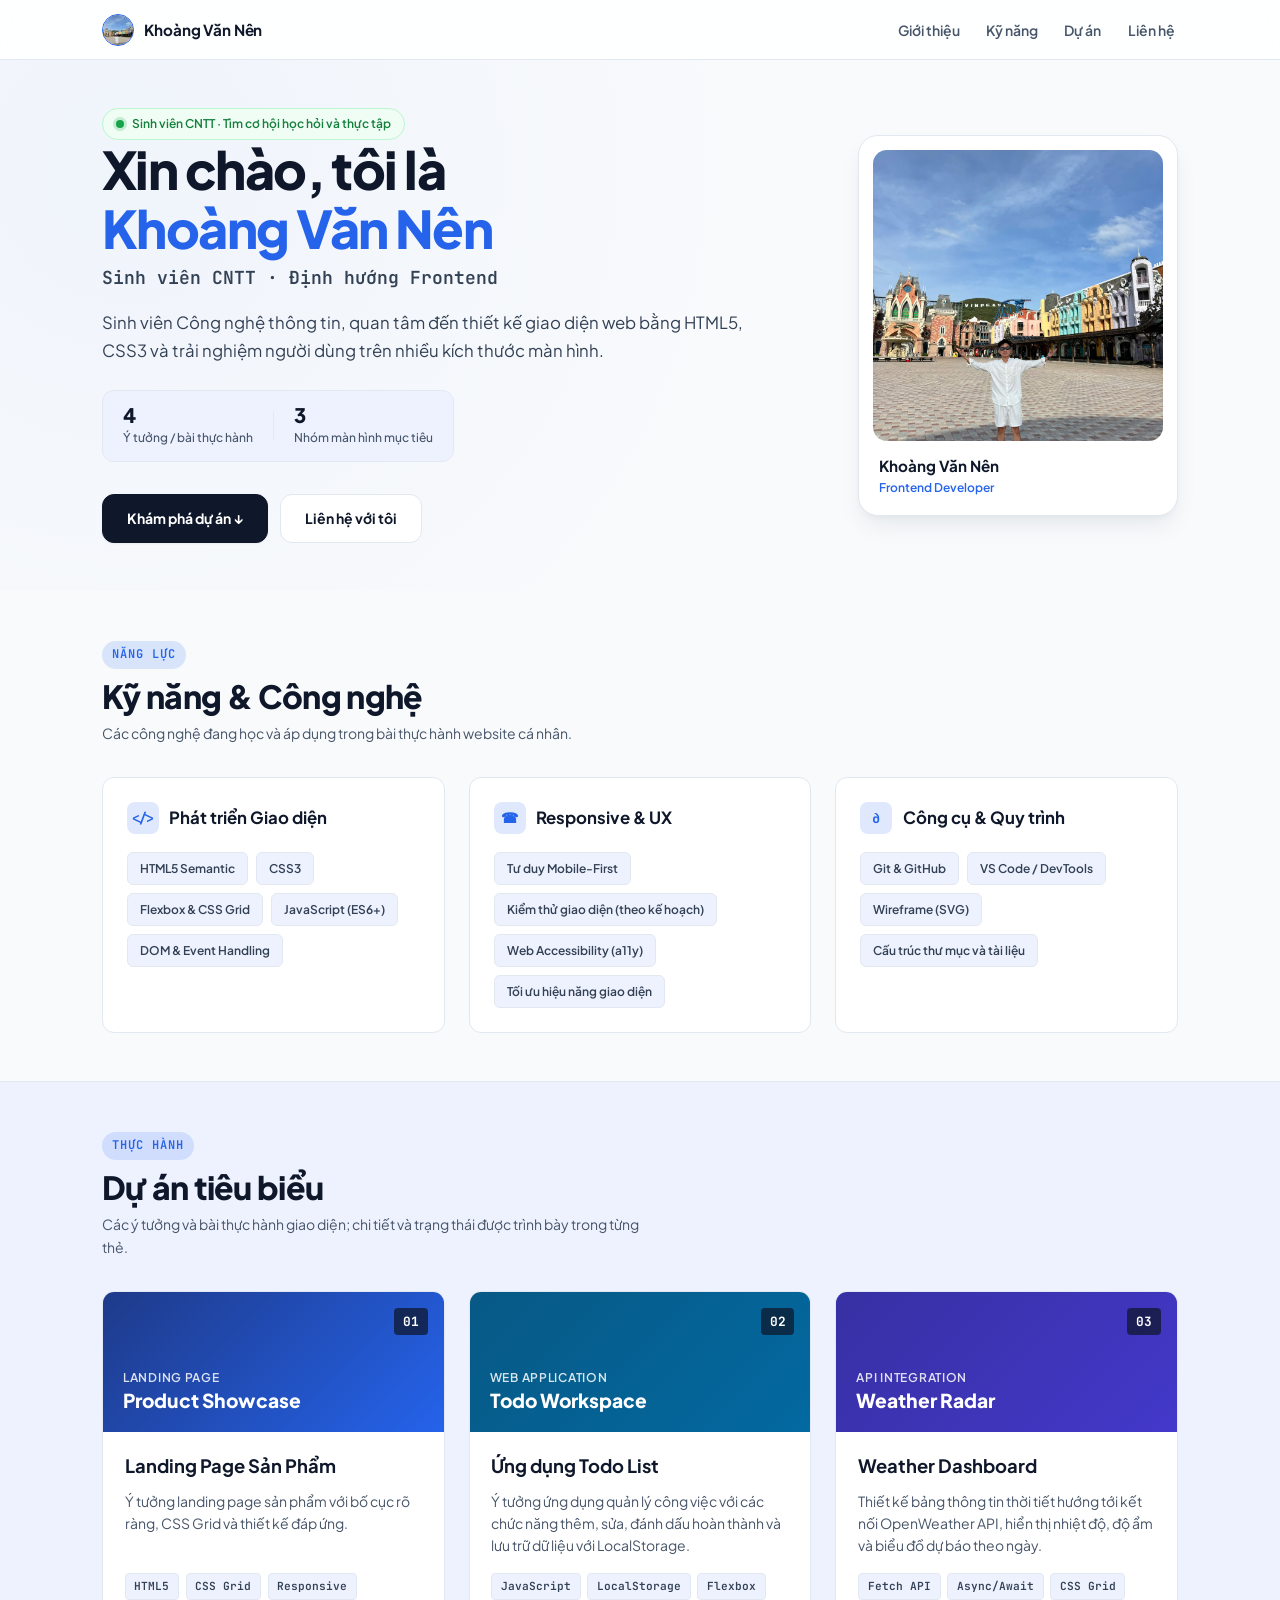
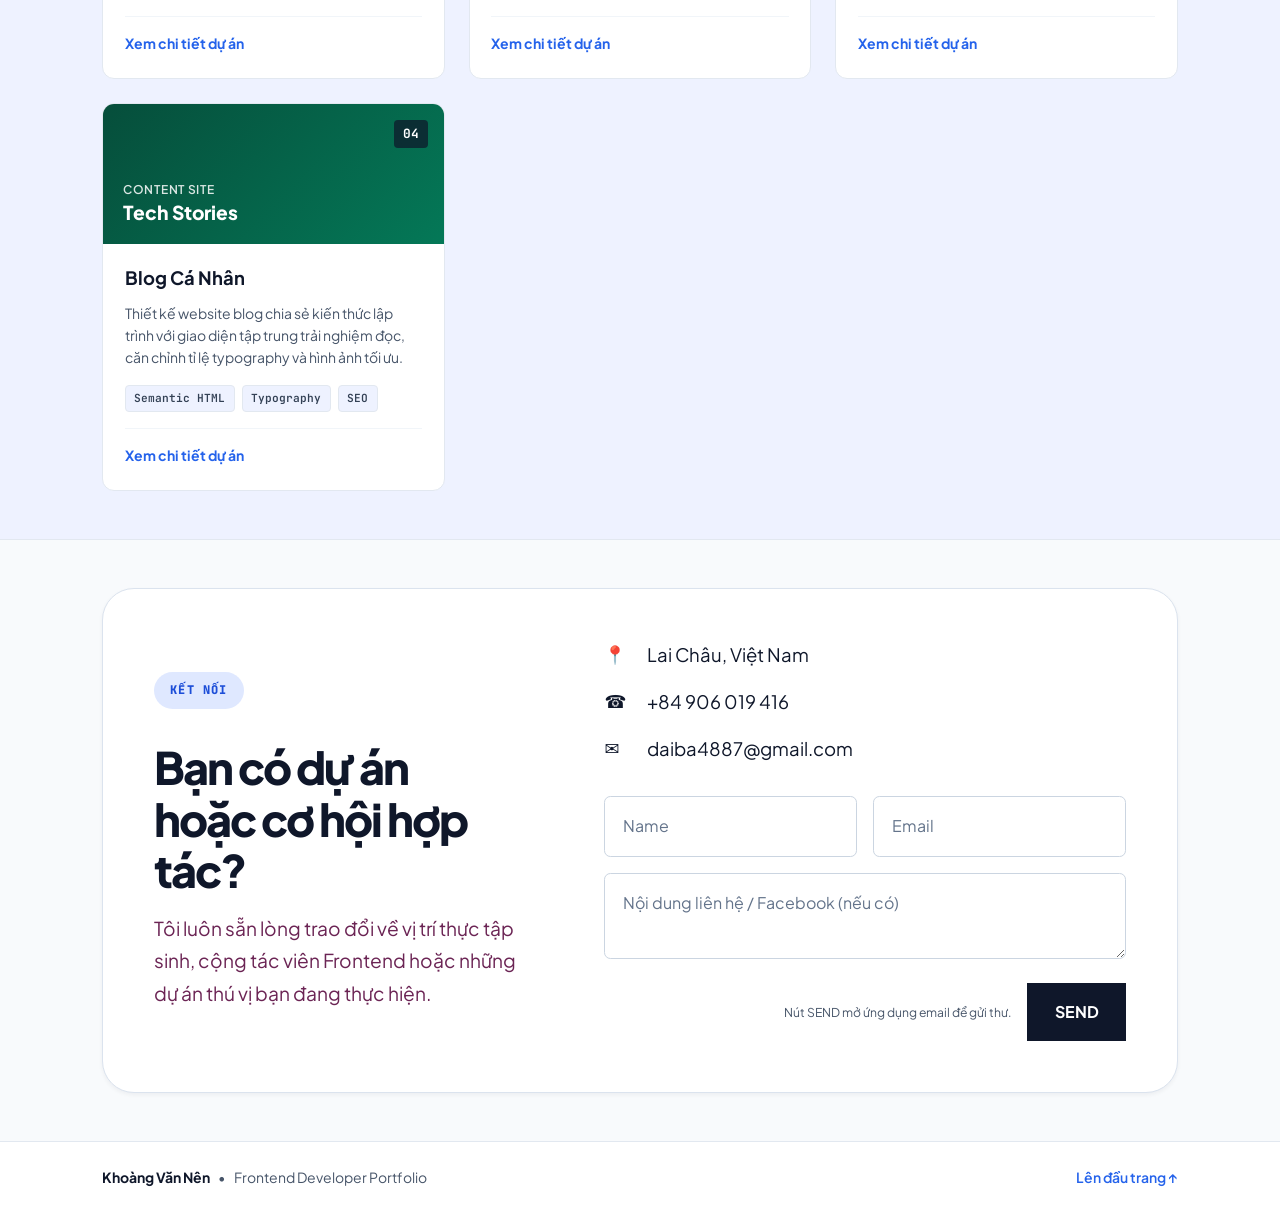
==== index.html @ 63ca0f06 "make portfolio" ====
<!DOCTYPE html>

<html lang="vi">
<head>
<meta charset="utf-8"/>
<meta content="width=device-width, initial-scale=1.0" name="viewport"/>
<meta content="Portfolio CV của Khoàng Văn Nên – Frontend Developer. Dự án, kỹ năng và thông tin liên hệ." name="description"/>
<meta content="Khoàng Văn Nên" name="author"/>
<title>Khoàng Văn Nên · Frontend Developer Portfolio</title>
<link href="https://fonts.googleapis.com" rel="preconnect"/>
<link crossorigin="" href="https://fonts.gstatic.com" rel="preconnect"/>
<link href="https://fonts.googleapis.com/css2?family=Plus+Jakarta+Sans:wght@400;500;600;700;800&amp;family=JetBrains+Mono:wght@500;600&amp;display=swap" rel="stylesheet"/>
<link href="./assets/css/styles.css" rel="stylesheet"/>
</head>
<body id="top"><a class="skip-link" href="#main-content">Bỏ qua điều hướng</a>
<!-- HEADER -->
<header class="site-header">
<div class="container header-inner">
<a aria-label="Về đầu trang" class="brand" href="#top">
<span class="brand-avatar-mini">
<img alt="Khoàng Văn Nên" decoding="async" height="32" loading="eager" src="./assets/img/avatar.jpg" width="32"/>
</span>
<span class="brand-name">Khoàng Văn Nên</span>
</a>
<nav aria-label="Điều hướng chính" class="main-nav">
<ul class="nav-list">
<li><a href="#about">Giới thiệu</a></li>
<li><a href="#skills">Kỹ năng</a></li>
<li><a href="#projects">Dự án</a></li>
<li><a href="#contact">Liên hệ</a></li>
</ul>
</nav>
</div>
</header>
<!-- MAIN CONTENT -->
<main id="main-content">
<!-- HERO SECTION -->
<section class="hero" id="about">
<div class="container hero-inner">
<div class="hero-text">
<div class="status-indicator">
<span class="status-dot"></span>
<span class="status-text">Sinh viên CNTT · Tìm cơ hội học hỏi và thực tập</span>
</div>
<h1 class="hero-title">
              Xin chào, tôi là <br/>
<span class="highlight-name">Khoàng Văn Nên</span>
</h1>
<p class="hero-role">Sinh viên CNTT · Định hướng Frontend</p>
<p class="hero-desc">Sinh viên Công nghệ thông tin, quan tâm đến thiết kế giao diện web bằng HTML5, CSS3 và trải nghiệm người dùng trên nhiều kích thước màn hình.</p>
<div class="hero-meta-stats">
<div class="stat-item">
<span class="stat-number">4</span>
<span class="stat-label">Ý tưởng / bài thực hành</span>
</div>
<div class="stat-divider"></div>
<div class="stat-item">
<span class="stat-number">3</span>
<span class="stat-label">Nhóm màn hình mục tiêu</span>
</div>
</div>
<div class="hero-actions">
<a class="btn btn-primary" href="#projects">Khám phá dự án ↓</a>
<a class="btn btn-outline" href="#contact">Liên hệ với tôi</a>
</div>
</div>
<div class="hero-avatar-wrapper">
<div class="avatar-card">
<div class="avatar-image-box">
<img alt="Ảnh đại diện của Khoàng Văn Nên" decoding="async" fetchpriority="high" height="300" loading="eager" src="./assets/img/avatar.jpg" width="300"/>
</div>
<div class="avatar-caption">
<span class="caption-title">Khoàng Văn Nên</span>
<span class="caption-sub">Frontend Developer</span>
</div>
</div>
</div>
</div>
</section>
<!-- SKILLS SECTION -->
<section class="section" id="skills">
<div class="container">
<div class="section-heading">
<span class="section-tag">Năng lực</span>
<h2 class="section-title">Kỹ năng &amp; Công nghệ</h2>
<p class="section-sub">Các công nghệ đang học và áp dụng trong bài thực hành website cá nhân.</p>
</div>
<div class="skills-grid">
<div class="skill-group-card">
<div class="group-header">
<span class="group-icon">&lt;/&gt;</span>
<h3 class="group-title">Phát triển Giao diện</h3>
</div>
<ul class="skill-chips">
<li class="chip">HTML5 Semantic</li>
<li class="chip">CSS3</li>
<li class="chip">Flexbox &amp; CSS Grid</li>
<li class="chip">JavaScript (ES6+)</li>
<li class="chip">DOM &amp; Event Handling</li>
</ul>
</div>
<div class="skill-group-card">
<div class="group-header">
<span class="group-icon">☎</span>
<h3 class="group-title">Responsive &amp; UX</h3>
</div>
<ul class="skill-chips">
<li class="chip">Tư duy Mobile-First</li>
<li class="chip">Kiểm thử giao diện (theo kế hoạch)</li>
<li class="chip">Web Accessibility (a11y)</li>
<li class="chip">Tối ưu hiệu năng giao diện</li>
</ul>
</div>
<div class="skill-group-card">
<div class="group-header">
<span class="group-icon">∂</span>
<h3 class="group-title">Công cụ &amp; Quy trình</h3>
</div>
<ul class="skill-chips">
<li class="chip">Git &amp; GitHub</li>
<li class="chip">VS Code / DevTools</li>
<li class="chip">Wireframe (SVG)</li>
<li class="chip">Cấu trúc thư mục và tài liệu</li>
</ul>
</div>
</div>
</div>
</section>
<!-- PROJECTS SECTION -->
<section class="section section-alt" id="projects">
<div class="container">
<div class="section-heading">
<span class="section-tag">Thực hành</span>
<h2 class="section-title">Dự án tiêu biểu</h2>
<p class="section-sub">Các ý tưởng và bài thực hành giao diện; chi tiết và trạng thái được trình bày trong từng thẻ.</p>
</div>
<div class="project-grid">
<!-- Project 1 -->
<article class="card" id="du-an-1">
<div class="card-cover project-bg-1">
<div class="project-num-badge">01</div>
<div class="cover-content">
<span class="cover-category">Landing Page</span>
<p class="cover-headline">Product Showcase</p>
</div>
</div>
<div class="card-body">
<h3 class="card-title">Landing Page Sản Phẩm</h3>
<p class="card-desc">Ý tưởng landing page sản phẩm với bố cục rõ ràng, CSS Grid và thiết kế đáp ứng.</p>
<div class="card-tags">
<span class="tag">HTML5</span>
<span class="tag">CSS Grid</span>
<span class="tag">Responsive</span>
</div>
<div class="card-footer"><details class="project-details"><summary class="project-btn">Xem chi tiết dự án</summary><div class="project-details-content"><p>Mục tiêu: xây dựng landing page giới thiệu sản phẩm với các khu vực nội dung rõ ràng.</p><p>Cấu trúc: phần giới thiệu, lợi ích, lời kêu gọi hành động và thông tin liên hệ.</p><p>Kiểm tra: bố cục trên điện thoại, máy tính bảng và desktop.</p></div></details></div>
</div>
</article>
<!-- Project 2 -->
<article class="card" id="du-an-2">
<div class="card-cover project-bg-2">
<div class="project-num-badge">02</div>
<div class="cover-content">
<span class="cover-category">Web Application</span>
<p class="cover-headline">Todo Workspace</p>
</div>
</div>
<div class="card-body">
<h3 class="card-title">Ứng dụng Todo List</h3>
<p class="card-desc">Ý tưởng ứng dụng quản lý công việc với các chức năng thêm, sửa, đánh dấu hoàn thành và lưu trữ dữ liệu với LocalStorage.</p>
<div class="card-tags">
<span class="tag">JavaScript</span>
<span class="tag">LocalStorage</span>
<span class="tag">Flexbox</span>
</div>
<div class="card-footer"><details class="project-details"><summary class="project-btn">Xem chi tiết dự án</summary><div class="project-details-content"><p>Mục tiêu: thiết kế giao diện danh sách công việc dễ sử dụng.</p><p>Demo đi kèm: thêm, chỉnh sửa, đánh dấu hoàn thành, xóa và lưu công việc trong LocalStorage.</p><p>Cần kiểm chứng chức năng trên bản demo trước khi khẳng định đã hoàn thiện.</p><a class="demo-link" href="./demos/todo.html">Mở ứng dụng Todo List chạy thực tế</a></div></details></div>
</div>
</article>
<!-- Project 3 -->
<article class="card" id="du-an-3">
<div class="card-cover project-bg-3">
<div class="project-num-badge">03</div>
<div class="cover-content">
<span class="cover-category">API Integration</span>
<p class="cover-headline">Weather Radar</p>
</div>
</div>
<div class="card-body">
<h3 class="card-title">Weather Dashboard</h3>
<p class="card-desc">Thiết kế bảng thông tin thời tiết hướng tới kết nối OpenWeather API, hiển thị nhiệt độ, độ ẩm và biểu đồ dự báo theo ngày.</p>
<div class="card-tags">
<span class="tag">Fetch API</span>
<span class="tag">Async/Await</span>
<span class="tag">CSS Grid</span>
</div>
<div class="card-footer"><details class="project-details"><summary class="project-btn">Xem chi tiết dự án</summary><div class="project-details-content"><p>Mục tiêu: trình bày dữ liệu thời tiết dễ đọc.</p><p>Giải pháp dự kiến: Fetch API, xử lý trạng thái tải dữ liệu và lỗi mạng.</p><p>Cần có API key hợp lệ và bản demo hoạt động để xác nhận kết nối thời gian thực.</p></div></details></div>
</div>
</article>
<!-- Project 4 -->
<article class="card" id="du-an-4">
<div class="card-cover project-bg-4">
<div class="project-num-badge">04</div>
<div class="cover-content">
<span class="cover-category">Content Site</span>
<p class="cover-headline">Tech Stories</p>
</div>
</div>
<div class="card-body">
<h3 class="card-title">Blog Cá Nhân</h3>
<p class="card-desc">Thiết kế website blog chia sẻ kiến thức lập trình với giao diện tập trung trải nghiệm đọc, căn chỉnh tỉ lệ typography và hình ảnh tối ưu.</p>
<div class="card-tags">
<span class="tag">Semantic HTML</span>
<span class="tag">Typography</span>
<span class="tag">SEO</span>
</div>
<div class="card-footer"><details class="project-details"><summary class="project-btn">Xem chi tiết dự án</summary><div class="project-details-content"><p>Mục tiêu: thiết kế giao diện blog dễ đọc trên nhiều thiết bị.</p><p>Cấu trúc: danh sách bài viết, tiêu đề, mô tả và khu vực nội dung.</p><p>Kiểm tra: độ tương phản, thứ bậc tiêu đề và khoảng cách chữ.</p></div></details></div>
</div>
</article>
</div>
</div>
</section>
<!-- CONTACT SECTION -->
<section class="section" id="contact" aria-labelledby="contact-heading">
  <div class="container">
    <div class="contact-card contact-card--reference">
      <div class="contact-intro">
        <span class="section-tag">KẾT NỐI</span>
        <h2 class="contact-title" id="contact-heading">Bạn có dự án<br class="contact-desktop-break"> hoặc cơ hội hợp tác?</h2>
        <p class="contact-desc">Tôi luôn sẵn lòng trao đổi về vị trí thực tập sinh, cộng tác viên Frontend hoặc những dự án thú vị bạn đang thực hiện.</p>
      </div>
      <div class="contact-panel">
        <address class="contact-details">
          <p><span class="contact-symbol" aria-hidden="true">📍</span><span>Lai Châu, Việt Nam</span></p>
          <p><span class="contact-symbol" aria-hidden="true">☎</span><a href="tel:+84906019416">+84 906 019 416</a></p>
          <p><span class="contact-symbol" aria-hidden="true">✉</span><a href="mailto:daiba4887@gmail.com">daiba4887@gmail.com</a></p>
        </address>
        <form class="contact-form" id="contact-form">
          <div class="contact-input-row">
            <label class="sr-only" for="contact-name">Họ và tên</label>
            <input id="contact-name" name="name" type="text" autocomplete="name" placeholder="Name" maxlength="100" required>
            <label class="sr-only" for="contact-email">Email của bạn</label>
            <input id="contact-email" name="email" type="email" autocomplete="email" placeholder="Email" maxlength="150" required>
          </div>
          <label class="sr-only" for="contact-message">Nội dung liên hệ</label>
          <textarea id="contact-message" name="message" placeholder="Nội dung liên hệ / Facebook (nếu có)" rows="2" maxlength="1500" required></textarea>
          <div class="contact-send-row"><span class="contact-hint">Nút SEND mở ứng dụng email để gửi thư.</span><button class="contact-send" type="submit">SEND</button></div>
        </form>
      </div>
    </div>
  </div>
</section>
<script>
(function () {
  const form = document.getElementById('contact-form');
  if (!form) return;
  form.addEventListener('submit', function (event) {
    event.preventDefault();
    if (!form.reportValidity()) return;
    const name = form.elements.name.value.trim();
    const email = form.elements.email.value.trim();
    const message = form.elements.message.value.trim();
    if (!name || !email || !message) return;
    const subject = encodeURIComponent('Liên hệ từ Portfolio - ' + name);
    const body = encodeURIComponent('Họ tên: ' + name + '\nEmail: ' + email + '\n\nNội dung:\n' + message);
    window.location.href = 'mailto:daiba4887@gmail.com?subject=' + subject + '&body=' + body;
  });
}());
</script>
</main>
<!-- FOOTER -->
<footer class="site-footer">
<div class="container footer-inner">
<div class="footer-left">
<span class="footer-author">Khoàng Văn Nên</span>
<span class="footer-separator">•</span>
<span class="footer-note">Frontend Developer Portfolio</span>
</div>
<div class="footer-right">
<a class="to-top" href="#top">Lên đầu trang ↑</a>
</div>
</div>
</footer>
</body>
</html>
---- assets/css/styles.css ----
/* ==========================================================================
   PORTFOLIO CV - KHOÀNG VĂN NÊN
   Tư duy thiết kế: Modern Tech Portfolio / Minimalist & High Contrast
   Bố cục: Mobile-First, Flexbox & CSS Grid
   ========================================================================== */

:root {
  /* Bảng màu Dark Slate & Cobalt Blue tinh tế */
  --color-primary: #2563eb;
  --color-primary-hover: #1d4ed8;
  --color-primary-glow: rgba(37, 99, 235, 0.15);
  
  --color-dark: #0f172a;
  --color-dark-surface: #1e293b;
  --color-text: #0f172a;
  --color-text-body: #334155;
  --color-text-muted: #475569;
  
  --color-bg: #f8fafc;
  --color-bg-alt: #eef2ff;
  --color-border: #e2e8f0;
  --color-border-subtle: #f1f5f9;

  /* Typography */
  --font-sans: "Plus Jakarta Sans", system-ui, -apple-system, sans-serif;
  --font-mono: "JetBrains Mono", Menlo, Consolas, monospace;

  --fs-xs: 0.75rem;
  --fs-sm: 0.875rem;
  --fs-base: 1rem;
  --fs-lg: 1.125rem;
  --fs-xl: 1.25rem;
  --fs-h2: 1.75rem;
  --fs-h1: 2.25rem;

  --lh-tight: 1.2;
  --lh-body: 1.65;

  /* Spacing Scale */
  --space-1: 0.5rem;
  --space-2: 1rem;
  --space-3: 1.5rem;
  --space-4: 2rem;
  --space-5: 3rem;
  --space-6: 4.5rem;

  /* Layout */
  --container-max: 1140px;
  --radius-sm: 6px;
  --radius: 12px;
  --radius-lg: 20px;
  --radius-full: 9999px;

  /* Shadows */
  --shadow-sm: 0 1px 2px rgba(15, 23, 42, 0.05);
  --shadow-md: 0 4px 6px -1px rgba(15, 23, 42, 0.07), 0 2px 4px -2px rgba(15, 23, 42, 0.05);
  --shadow-lg: 0 12px 24px -4px rgba(15, 23, 42, 0.08), 0 4px 6px -2px rgba(15, 23, 42, 0.03);
}

/* --- Reset cơ bản & Chuẩn hóa Box-sizing --- */
*,
*::before,
*::after {
  box-sizing: border-box;
}

* {
  margin: 0;
  padding: 0;
}

html {
  scroll-behavior: smooth;
  -webkit-text-size-adjust: 100%;
}

body {
  font-family: var(--font-sans);
  font-size: var(--fs-base);
  line-height: var(--lh-body);
  color: var(--color-text-body);
  background-color: var(--color-bg);
  overflow-x: hidden;
  -webkit-font-smoothing: antialiased;
}

img {
  display: block;
  max-width: 100%;
  height: auto;
}

a {
  color: inherit;
  text-decoration: none;
}

ul {
  list-style: none;
}

/* --- Container & Sections --- */
.container {
  width: 100%;
  max-width: var(--container-max);
  margin-inline: auto;
  padding-inline: 1.25rem;
}

.section {
  padding-block: var(--space-5);
}

.section-alt {
  background-color: var(--color-bg-alt);
  border-block: 1px solid var(--color-border);
}

.section-heading {
  margin-bottom: var(--space-4);
}

.section-tag {
  display: inline-block;
  font-family: var(--font-mono);
  font-size: var(--fs-xs);
  font-weight: 600;
  text-transform: uppercase;
  letter-spacing: 0.08em;
  color: var(--color-primary);
  background: var(--color-primary-glow);
  padding: 0.25rem 0.65rem;
  border-radius: var(--radius-full);
  margin-bottom: 0.5rem;
}

.section-title {
  font-size: var(--fs-h2);
  font-weight: 800;
  color: var(--color-dark);
  letter-spacing: -0.02em;
  line-height: var(--lh-tight);
  margin-bottom: 0.4rem;
}

.section-sub {
  color: var(--color-text-muted);
  font-size: var(--fs-sm);
  max-width: 55ch;
}

/* ==========================================================================
   HEADER & NAVBAR (Flexbox)
   ========================================================================== */
.site-header {
  position: sticky;
  top: 0;
  z-index: 100;
  background: rgba(255, 255, 255, 0.85);
  backdrop-filter: blur(12px);
  -webkit-backdrop-filter: blur(12px);
  border-bottom: 1px solid var(--color-border);
}

.header-inner {
  display: flex;
  flex-wrap: wrap;
  align-items: center;
  justify-content: space-between;
  gap: var(--space-2);
  padding-block: 0.85rem;
}

.brand {
  display: flex;
  align-items: center;
  gap: 0.65rem;
}

.brand-avatar-mini {
  width: 32px;
  height: 32px;
  border-radius: 50%;
  overflow: hidden;
  border: 1.5px solid var(--color-primary);
  display: block;
}

.brand-avatar-mini img {
  width: 100%;
  height: 100%;
  object-fit: cover;
}

.brand-name {
  font-weight: 700;
  font-size: 0.95rem;
  color: var(--color-dark);
  letter-spacing: -0.01em;
}

.nav-list {
  display: flex;
  flex-wrap: wrap;
  align-items: center;
  gap: 1.25rem;
}

.nav-list a {
  font-size: var(--fs-sm);
  font-weight: 600;
  color: var(--color-text-muted);
  padding: 0.35rem 0.2rem;
  position: relative;
  transition: color 0.2s ease;
}

.nav-list a:hover {
  color: var(--color-primary);
}

/* ==========================================================================
   HERO SECTION
   ========================================================================== */
.hero {
  padding-block: var(--space-5);
  background: radial-gradient(circle at 10% 20%, rgba(37, 99, 235, 0.04) 0%, transparent 50%);
}

.hero-inner {
  display: flex;
  flex-direction: column;
  gap: var(--space-4);
  align-items: flex-start;
}

.status-indicator {
  display: inline-flex;
  align-items: center;
  gap: 0.5rem;
  background: #f0fdf4;
  border: 1px solid #bbf7d0;
  padding: 0.3rem 0.8rem;
  border-radius: var(--radius-full);
}

.status-dot {
  width: 8px;
  height: 8px;
  background: #16a34a;
  border-radius: 50%;
  box-shadow: 0 0 0 3px rgba(22, 163, 74, 0.2);
}

.status-text {
  font-size: var(--fs-xs);
  font-weight: 600;
  color: #15803d;
}

.hero-title {
  font-size: var(--fs-h1);
  font-weight: 800;
  color: var(--color-dark);
  letter-spacing: -0.03em;
  line-height: 1.15;
}

.highlight-name {
  color: var(--color-primary);
}

.hero-role {
  font-family: var(--font-mono);
  font-size: var(--fs-lg);
  font-weight: 600;
  color: var(--color-text-body);
  margin-top: 0.25rem;
  margin-bottom: var(--space-2);
}

.hero-desc {
  font-size: 1.05rem;
  color: var(--color-text-body);
  line-height: 1.7;
  max-width: 54ch;
  margin-bottom: var(--space-3);
}

.hero-meta-stats {
  display: flex;
  align-items: center;
  gap: 1.25rem;
  padding: 0.85rem 1.25rem;
  background: var(--color-bg-alt);
  border: 1px solid var(--color-border);
  border-radius: var(--radius);
  margin-bottom: var(--space-4);
  width: fit-content;
}

.stat-item {
  display: flex;
  flex-direction: column;
}

.stat-number {
  font-size: 1.25rem;
  font-weight: 800;
  color: var(--color-dark);
  line-height: 1;
}

.stat-label {
  font-size: var(--fs-xs);
  font-weight: 500;
  color: var(--color-text-muted);
  margin-top: 0.2rem;
}

.stat-divider {
  width: 1px;
  height: 28px;
  background: var(--color-border);
}

.hero-actions {
  display: flex;
  flex-wrap: wrap;
  gap: 0.75rem;
}

.btn {
  display: inline-flex;
  align-items: center;
  justify-content: center;
  padding: 0.75rem 1.5rem;
  font-size: var(--fs-sm);
  font-weight: 700;
  border-radius: var(--radius);
  transition: all 0.2s cubic-bezier(0.16, 1, 0.3, 1);
}

.btn-primary {
  background: var(--color-dark);
  color: #ffffff;
  border: 1px solid var(--color-dark);
  box-shadow: var(--shadow-sm);
}

.btn-primary:hover {
  background: var(--color-primary);
  border-color: var(--color-primary);
  transform: translateY(-2px);
  box-shadow: 0 8px 16px -4px var(--color-primary-glow);
}

.btn-outline {
  background: #ffffff;
  color: var(--color-dark);
  border: 1px solid var(--color-border);
}

.btn-outline:hover {
  background: var(--color-bg-alt);
  border-color: #cbd5e1;
  transform: translateY(-2px);
}

/* Avatar Card */
.hero-avatar-wrapper {
  width: 100%;
  display: flex;
  justify-content: center;
}

.avatar-card {
  width: 100%;
  max-width: 280px;
  background: #ffffff;
  border: 1px solid var(--color-border);
  border-radius: var(--radius-lg);
  padding: 0.85rem;
  box-shadow: var(--shadow-lg);
}

.avatar-image-box {
  width: 100%;
  aspect-ratio: 1 / 1;
  border-radius: 14px;
  overflow: hidden;
  background: #f1f5f9;
}

.avatar-image-box img {
  width: 100%;
  height: 100%;
  object-fit: cover;
  transition: transform 0.4s ease;
}

.avatar-card:hover .avatar-image-box img {
  transform: scale(1.04);
}

.avatar-caption {
  padding: 0.75rem 0.4rem 0.25rem;
  display: flex;
  flex-direction: column;
}

.caption-title {
  font-weight: 700;
  font-size: 0.95rem;
  color: var(--color-dark);
}

.caption-sub {
  font-size: var(--fs-xs);
  color: var(--color-primary);
  font-weight: 600;
}

/* ==========================================================================
   SKILLS SECTION (3 Cards)
   ========================================================================== */
.skills-grid {
  display: grid;
  grid-template-columns: 1fr;
  gap: var(--space-3);
}

.skill-group-card {
  background: #ffffff;
  border: 1px solid var(--color-border);
  border-radius: var(--radius);
  padding: 1.5rem;
  transition: border-color 0.2s, box-shadow 0.2s, transform 0.2s;
}

.skill-group-card:hover {
  border-color: #cbd5e1;
  box-shadow: var(--shadow-md);
  transform: translateY(-3px);
}

.group-header {
  display: flex;
  align-items: center;
  gap: 0.65rem;
  margin-bottom: 1.15rem;
}

.group-icon {
  font-family: var(--font-mono);
  font-weight: 700;
  font-size: 0.85rem;
  color: var(--color-primary);
  background: var(--color-primary-glow);
  width: 32px;
  height: 32px;
  display: grid;
  place-items: center;
  border-radius: 8px;
}

.group-title {
  font-size: 1.05rem;
  font-weight: 700;
  color: var(--color-dark);
}

.skill-chips {
  display: flex;
  flex-wrap: wrap;
  gap: 0.5rem;
}

.chip {
  font-size: var(--fs-xs);
  font-weight: 600;
  color: var(--color-text-body);
  background: var(--color-bg-alt);
  border: 1px solid var(--color-border);
  padding: 0.35rem 0.75rem;
  border-radius: 6px;
  transition: all 0.15s ease;
}

.chip:hover {
  background: #ffffff;
  border-color: var(--color-primary);
  color: var(--color-primary);
}

/* ==========================================================================
   PROJECTS SECTION (CSS Grid 1 -> 2 -> 3 cột)
   ========================================================================== */
.project-grid {
  display: grid;
  grid-template-columns: 1fr;
  gap: var(--space-3);
}

.card {
  background: #ffffff;
  border: 1px solid var(--color-border);
  border-radius: var(--radius);
  overflow: hidden;
  display: flex;
  flex-direction: column;
  transition: transform 0.25s cubic-bezier(0.16, 1, 0.3, 1), box-shadow 0.25s ease, border-color 0.25s ease;
}

.card:hover {
  transform: translateY(-6px);
  border-color: #94a3b8;
  box-shadow: var(--shadow-lg);
}

.card-cover {
  height: 140px;
  padding: 1.25rem;
  position: relative;
  display: flex;
  flex-direction: column;
  justify-content: flex-end;
  color: #ffffff;
}

.project-bg-1 { background: linear-gradient(135deg, #1e3a8a 0%, #2563eb 100%); }
.project-bg-2 { background: linear-gradient(135deg, #075985 0%, #0369a1 100%); }
.project-bg-3 { background: linear-gradient(135deg, #3730a3 0%, #4338ca 100%); }
.project-bg-4 { background: linear-gradient(135deg, #064e3b 0%, #047857 100%); }

.project-num-badge {
  position: absolute;
  top: 1rem;
  right: 1rem;
  font-family: var(--font-mono);
  font-size: 0.8rem;
  font-weight: 700;
  background: rgba(255, 255, 255, 0.2);
  backdrop-filter: blur(4px);
  padding: 0.2rem 0.55rem;
  border-radius: 4px;
}

.cover-category {
  font-size: var(--fs-xs);
  text-transform: uppercase;
  letter-spacing: 0.06em;
  opacity: 0.85;
  font-weight: 600;
}

.cover-headline {
  font-size: 1.2rem;
  font-weight: 800;
  line-height: 1.2;
}

.card-body {
  padding: 1.35rem;
  display: flex;
  flex-direction: column;
  gap: 0.75rem;
  flex: 1;
}

.card-title {
  font-size: 1.15rem;
  font-weight: 700;
  color: var(--color-dark);
  line-height: 1.3;
}

.card-desc {
  font-size: var(--fs-sm);
  color: var(--color-text-muted);
  line-height: 1.6;
  flex: 1;
}

.card-tags {
  display: flex;
  flex-wrap: wrap;
  gap: 0.4rem;
  padding-top: 0.25rem;
}

.card-tags .tag {
  font-family: var(--font-mono);
  font-size: 0.7rem;
  font-weight: 600;
  color: var(--color-text-body);
  background: var(--color-bg-alt);
  border: 1px solid var(--color-border);
  padding: 0.2rem 0.55rem;
  border-radius: 4px;
}

.card-footer {
  padding-top: 0.85rem;
  border-top: 1px solid var(--color-border-subtle);
  margin-top: 0.25rem;
}

.project-btn {
  display: inline-flex;
  align-items: center;
  gap: 0.4rem;
  font-size: var(--fs-sm);
  font-weight: 700;
  color: var(--color-primary);
  transition: gap 0.2s ease;
}

.project-btn .btn-arrow {
  transition: transform 0.2s ease;
}

.card:hover .project-btn {
  color: var(--color-primary-hover);
}

.card:hover .project-btn .btn-arrow {
  transform: translateX(4px);
}

/* ==========================================================================
   CONTACT SECTION
   ========================================================================== */
.contact-card {
  background: #ffffff;
  border: 1px solid var(--color-border);
  border-radius: var(--radius-lg);
  padding: 1.75rem;
  display: flex;
  flex-direction: column;
  gap: var(--space-4);
  box-shadow: var(--shadow-sm);
}

.contact-title {
  font-size: var(--fs-h2);
  font-weight: 800;
  color: var(--color-dark);
  margin-block: 0.35rem;
  line-height: 1.25;
}

.contact-desc {
  font-size: var(--fs-base);
  color: var(--color-text-muted);
  max-width: 50ch;
}

.contact-links {
  display: flex;
  flex-direction: column;
  gap: 0.75rem;
}

.contact-tile {
  display: flex;
  align-items: center;
  gap: 1rem;
  background: var(--color-bg-alt);
  border: 1px solid var(--color-border);
  border-radius: var(--radius);
  padding: 1rem 1.25rem;
  transition: all 0.2s cubic-bezier(0.16, 1, 0.3, 1);
}

.contact-tile:hover {
  background: #ffffff;
  border-color: var(--color-primary);
  transform: translateX(4px);
  box-shadow: var(--shadow-md);
}

.tile-icon {
  width: 40px;
  height: 40px;
  background: #ffffff;
  border: 1px solid var(--color-border);
  border-radius: 10px;
  display: grid;
  place-items: center;
  font-family: var(--font-mono);
  font-weight: 800;
  font-size: 0.85rem;
  color: var(--color-primary);
  flex-shrink: 0;
}

.tile-info {
  display: flex;
  flex-direction: column;
  flex: 1;
  min-width: 0;
}

.tile-label {
  font-size: var(--fs-xs);
  font-weight: 600;
  color: var(--color-text-muted);
}

.tile-value {
  font-size: var(--fs-sm);
  font-weight: 700;
  color: var(--color-dark);
  white-space: nowrap;
  overflow: hidden;
  text-overflow: ellipsis;
}

.tile-arrow {
  font-size: 1.1rem;
  color: var(--color-text-muted);
  transition: transform 0.2s, color 0.2s;
}

.contact-tile:hover .tile-arrow {
  color: var(--color-primary);
  transform: translateX(3px);
}

/* ==========================================================================
   FOOTER
   ========================================================================== */
.site-footer {
  border-top: 1px solid var(--color-border);
  background: #ffffff;
  padding-block: var(--space-3);
}

.footer-inner {
  display: flex;
  flex-wrap: wrap;
  gap: 0.75rem;
  align-items: center;
  justify-content: space-between;
  font-size: var(--fs-sm);
  color: var(--color-text-muted);
}

.footer-left {
  display: flex;
  align-items: center;
  gap: 0.5rem;
}

.footer-author {
  font-weight: 700;
  color: var(--color-dark);
}

.to-top {
  font-weight: 600;
  color: var(--color-primary);
}

.to-top:hover {
  text-decoration: underline;
}

/* ==========================================================================
   MEDIA QUERIES (Mobile-first: ≥768px Tablet & ≥1280px Desktop)
   ========================================================================== */

/* ----- TABLET: ≥ 768px ----- */
@media (min-width: 768px) {
  :root {
    --fs-h1: 2.75rem;
    --fs-h2: 2rem;
  }

  .container {
    padding-inline: 2rem;
  }

  /* Hero: Chuyển sang bố cục 2 cột */
  .hero-inner {
    flex-direction: row;
    align-items: center;
    justify-content: space-between;
  }

  .hero-text {
    flex: 1;
  }

  .hero-avatar-wrapper {
    width: auto;
    flex-shrink: 0;
  }

  /* Kỹ năng: 3 cột đều nhau */
  .skills-grid {
    grid-template-columns: repeat(3, 1fr);
  }

  /* Dự án: 2 cột (Đáp ứng AC-07) */
  .project-grid {
    grid-template-columns: repeat(2, 1fr);
  }

  /* Liên hệ: Dạng 2 cột (Intro bên trái, Links bên phải) */
  .contact-card {
    flex-direction: row;
    align-items: center;
    padding: 2.5rem;
  }

  .contact-intro {
    flex: 1;
  }

  .contact-links {
    flex: 1;
  }
}

/* ----- DESKTOP: ≥ 1280px ----- */
@media (min-width: 1280px) {
  :root {
    --fs-h1: 3.25rem;
  }

  /* Dự án: 3 cột (Đáp ứng chuẩn AC-07 cho Desktop) */
  .project-grid {
    grid-template-columns: repeat(3, 1fr);
  }

  .avatar-card {
    max-width: 320px;
  }
}

/* ==========================================================================
   ACCESSIBILITY & PREFERS-REDUCED-MOTION
   ========================================================================== */
:focus-visible {
  outline: 2px solid var(--color-primary);
  outline-offset: 3px;
  border-radius: 4px;
}

@media (prefers-reduced-motion: reduce) {
  * {
    animation: none !important;
    transition: none !important;
    scroll-behavior: auto !important;
  }
}

/* Accessibility and project disclosure */
html { scroll-behavior: smooth; scroll-padding-top: 5rem; }
.skip-link { position: fixed; left: 12px; top: -70px; background: #fff; color: #111; padding: 12px; z-index: 9999; border-radius: 6px; }
.skip-link:focus { top: 12px; }
.project-details { width: 100%; }
.project-details summary { cursor: pointer; list-style-position: inside; }
.project-details summary:focus-visible { outline: 3px solid #1d4ed8; outline-offset: 3px; }
.project-details-content { padding: 1rem 0 0; line-height: 1.7; }
.project-details-content p + p { margin-top: .6rem; }
@media (prefers-reduced-motion: reduce) { html { scroll-behavior: auto; } }

/* A3 quality refinements */
.demo-link {display:inline-block;margin-top:1rem;padding:.7rem 1rem;border-radius:.7rem;background:#1d4ed8;color:#fff;font-weight:700;text-decoration:none;}
.demo-link:hover,.demo-link:focus-visible {background:#1e40af;color:#fff;}
.card {min-width:0;}
.card-desc,.project-details-content,.tile-value {overflow-wrap:anywhere;}
@media(max-width:767px){.header-inner{flex-wrap:wrap;gap:.65rem}.main-nav{width:100%;overflow-x:auto}.nav-list{justify-content:space-between;gap:.65rem}.nav-list a{white-space:nowrap;font-size:.83rem}.hero-inner{gap:2rem}.contact-card{min-width:0}}
@media(max-width:390px){.brand-name{font-size:.9rem}.nav-list a{font-size:.76rem}.container{padding-inline:1rem}}

/* WCAG 2.2 AA contrast refinements — November 2026 */
:where(a, button, input, textarea, select, summary, [tabindex]):focus-visible {
  outline: 3px solid #1d4ed8;
  outline-offset: 3px;
}
.project-num-badge { background: rgba(15, 23, 42, .72); color: #fff; }
@media (forced-colors: active) {
  :where(a, button, input, textarea, select, summary):focus-visible { outline: 3px solid Highlight; }
}

/* Contact section - bố cục theo ảnh tham chiếu; WCAG AA contrast */
.contact-card--reference{display:grid;grid-template-columns:1fr 1.35fr;align-items:center;gap:clamp(2rem,5vw,5rem);padding:clamp(2rem,4vw,4.5rem);border-radius:2rem;max-width:1200px;margin-inline:auto;background:#fff;border:1px solid #dbe3ee;box-shadow:0 2px 4px rgba(15,23,42,.05)}
.contact-card--reference .contact-intro{min-width:0}
.contact-card--reference .section-tag{background:#dfe8ff;color:#1d4ed8;border-radius:100px;padding:.55rem 1rem;letter-spacing:.1em;font-weight:800}
.contact-card--reference .contact-title{font-size:clamp(2rem,3.5vw,3.5rem);line-height:1.15;margin:1.5rem 0 1rem;letter-spacing:-.045em;color:#0f172a}
.contact-card--reference .contact-desc{font-size:clamp(1.05rem,1.5vw,1.4rem);line-height:1.7;color:#6b2454;max-width:34ch}
.contact-panel{min-width:0;width:100%}
.contact-details{font-style:normal;display:grid;gap:1rem;margin-bottom:2rem;color:#0f172a;font-size:clamp(1rem,1.45vw,1.35rem)}
.contact-details p{display:grid;grid-template-columns:2rem minmax(0,1fr);align-items:start;gap:.65rem;margin:0;overflow-wrap:anywhere}
.contact-symbol{font-size:1.1rem;line-height:1.6}
.contact-details a{color:#0f172a;text-decoration:none;text-underline-offset:4px}
.contact-details a:hover{text-decoration:underline;color:#1d4ed8}
.contact-input-row{display:grid;grid-template-columns:1fr 1fr;gap:1rem;margin-bottom:1rem}
.contact-form input,.contact-form textarea{width:100%;min-width:0;box-sizing:border-box;border:1.5px solid #cbd5e1;border-radius:.4rem;padding:1rem 1.1rem;font:inherit;font-size:1rem;color:#0f172a;background:#fff;resize:vertical}
.contact-form input::placeholder,.contact-form textarea::placeholder{color:#64748b;opacity:1}
.contact-form input:focus-visible,.contact-form textarea:focus-visible,.contact-send:focus-visible,.contact-details a:focus-visible{outline:3px solid #1d4ed8;outline-offset:3px}
.contact-send-row{display:flex;justify-content:flex-end;align-items:center;gap:1rem;margin-top:1rem}
.contact-hint{color:#475569;font-size:.76rem;max-width:20rem}
.contact-send{border:0;border-radius:0;background:#0f172a;color:#fff;font:inherit;font-weight:700;padding:1rem 1.7rem;cursor:pointer;min-height:48px}
.contact-send:hover{background:#1e40af}
.sr-only{position:absolute!important;width:1px;height:1px;padding:0;margin:-1px;overflow:hidden;clip:rect(0,0,0,0);white-space:nowrap;border:0}
@media(max-width:850px){.contact-card--reference{grid-template-columns:1fr;gap:2rem}.contact-card--reference .contact-desc{max-width:55ch}.contact-desktop-break{display:none}}
@media(max-width:520px){.contact-card--reference{padding:1.5rem;border-radius:1.25rem}.contact-input-row{grid-template-columns:1fr}.contact-send-row{align-items:flex-end;flex-direction:column}.contact-hint{align-self:flex-start}}
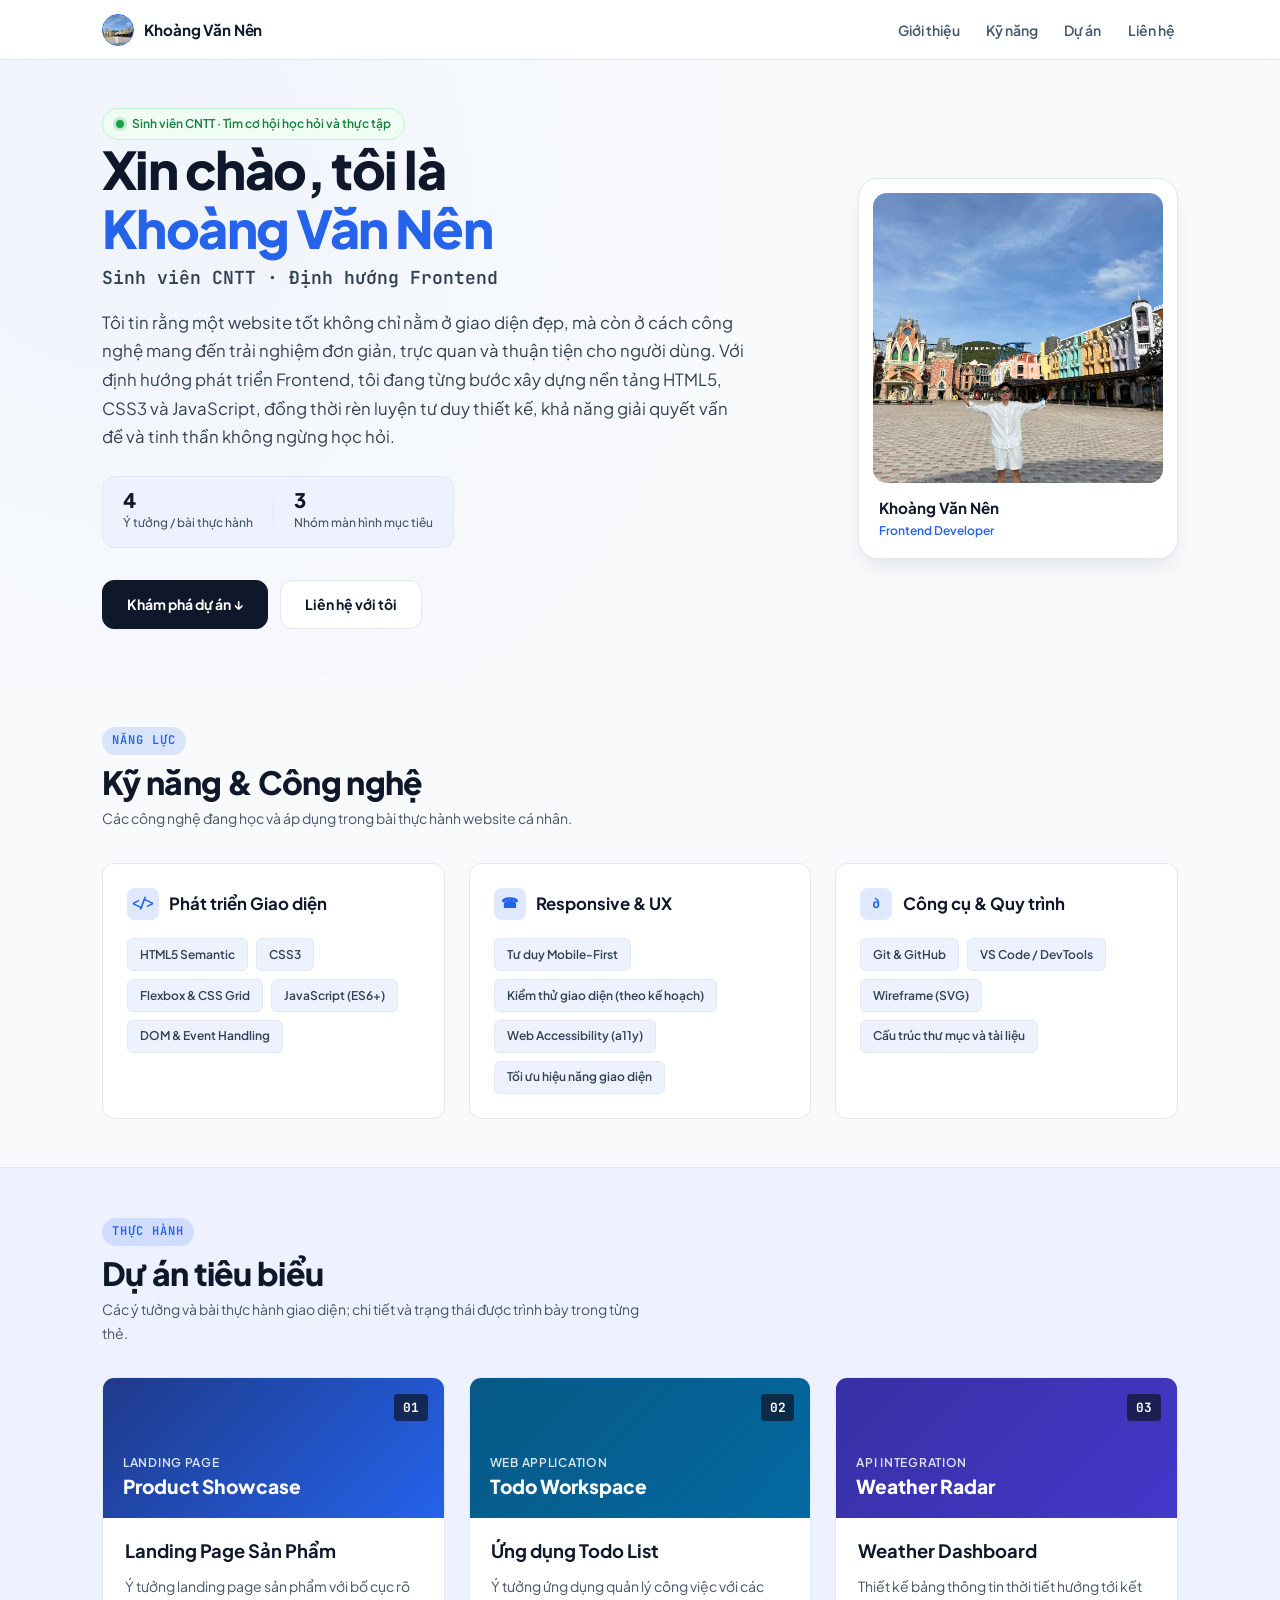
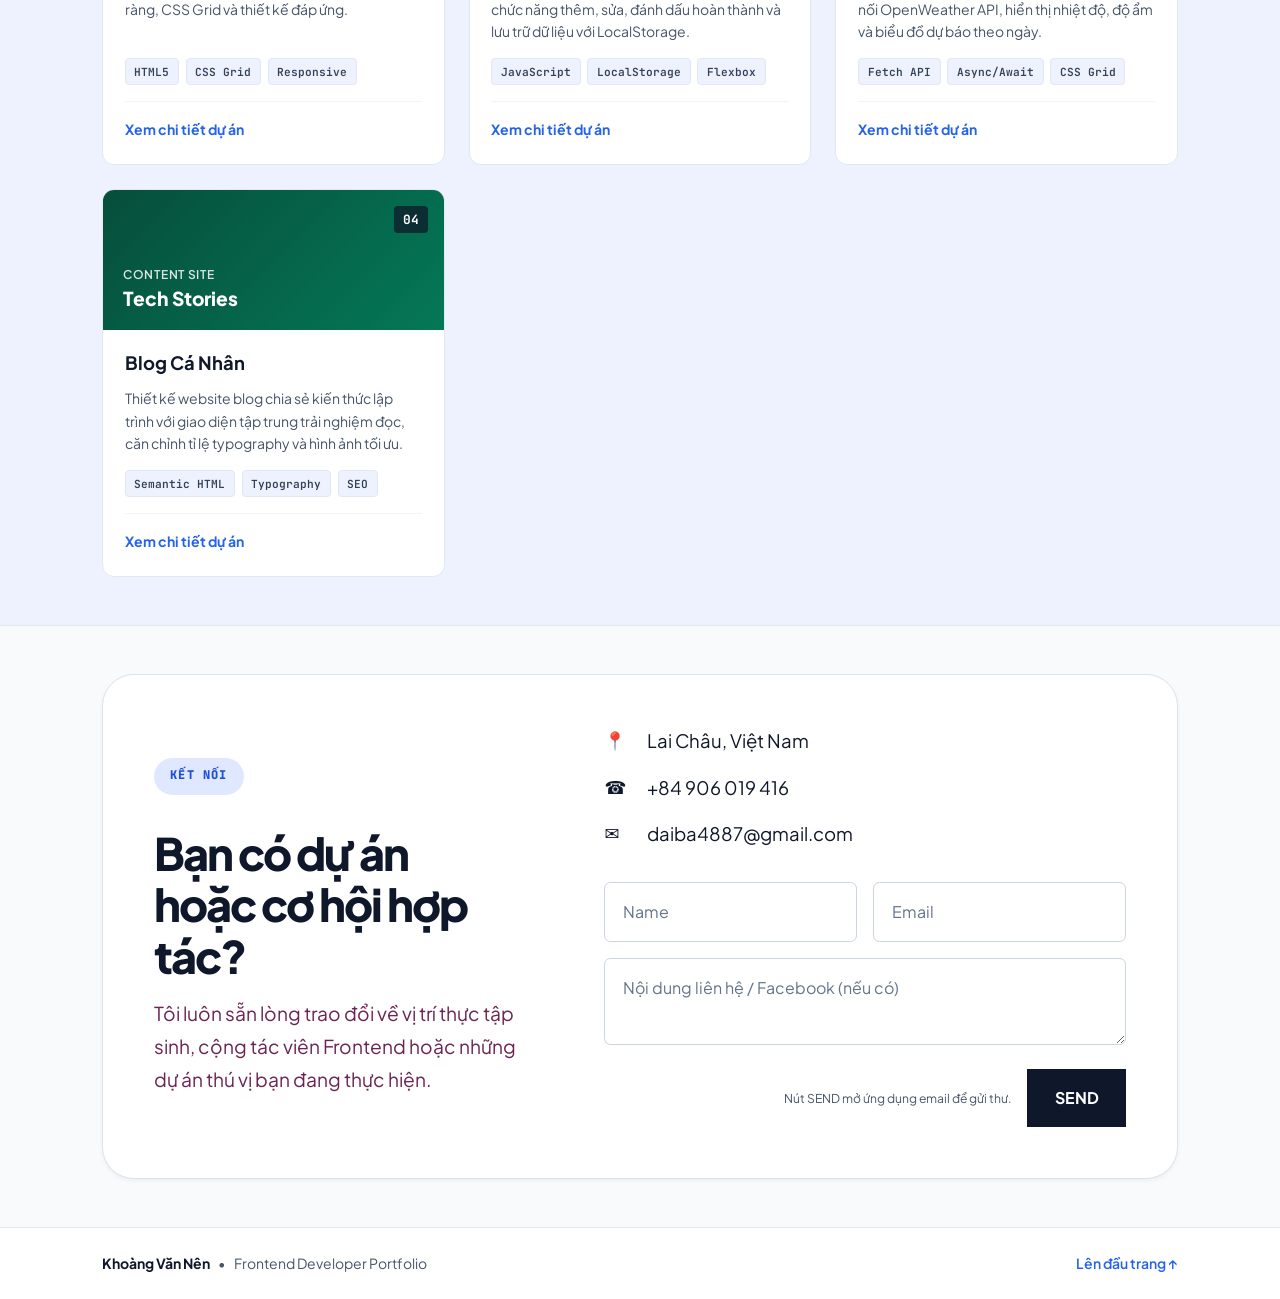
==== commit 239002ae: "Cap nhat giao dien Portfolio A3 moi nhat" ====
--- a/index.html
+++ b/index.html
@@ -47,7 +47,7 @@
 <span class="highlight-name">Khoàng Văn Nên</span>
 </h1>
 <p class="hero-role">Sinh viên CNTT · Định hướng Frontend</p>
-<p class="hero-desc">Sinh viên Công nghệ thông tin, quan tâm đến thiết kế giao diện web bằng HTML5, CSS3 và trải nghiệm người dùng trên nhiều kích thước màn hình.</p>
+<p class="hero-desc"> Tôi tin rằng một website tốt không chỉ nằm ở giao diện đẹp, mà còn ở cách công nghệ mang đến trải nghiệm đơn giản, trực quan và thuận tiện cho người dùng. Với định hướng phát triển Frontend, tôi đang từng bước xây dựng nền tảng HTML5, CSS3 và JavaScript, đồng thời rèn luyện tư duy thiết kế, khả năng giải quyết vấn đề và tinh thần không ngừng học hỏi.</p>
 <div class="hero-meta-stats">
 <div class="stat-item">
 <span class="stat-number">4</span>
